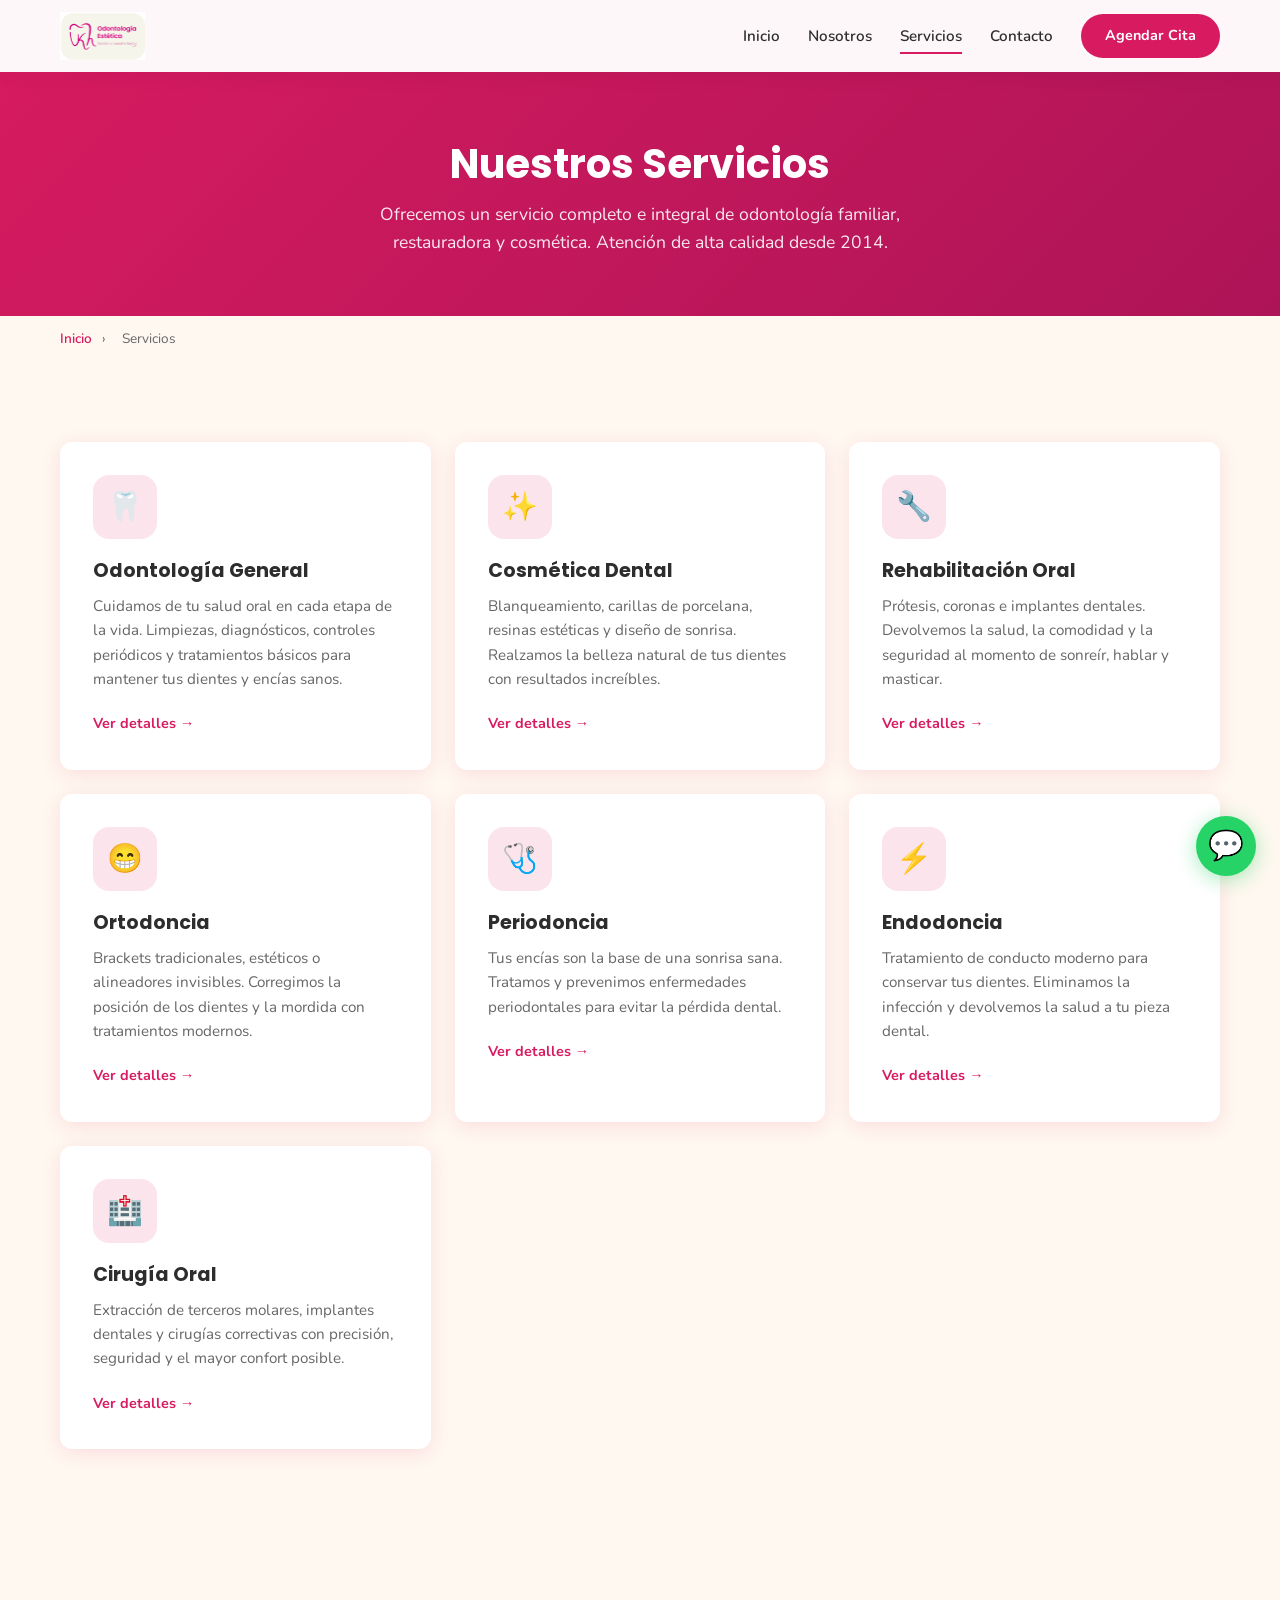
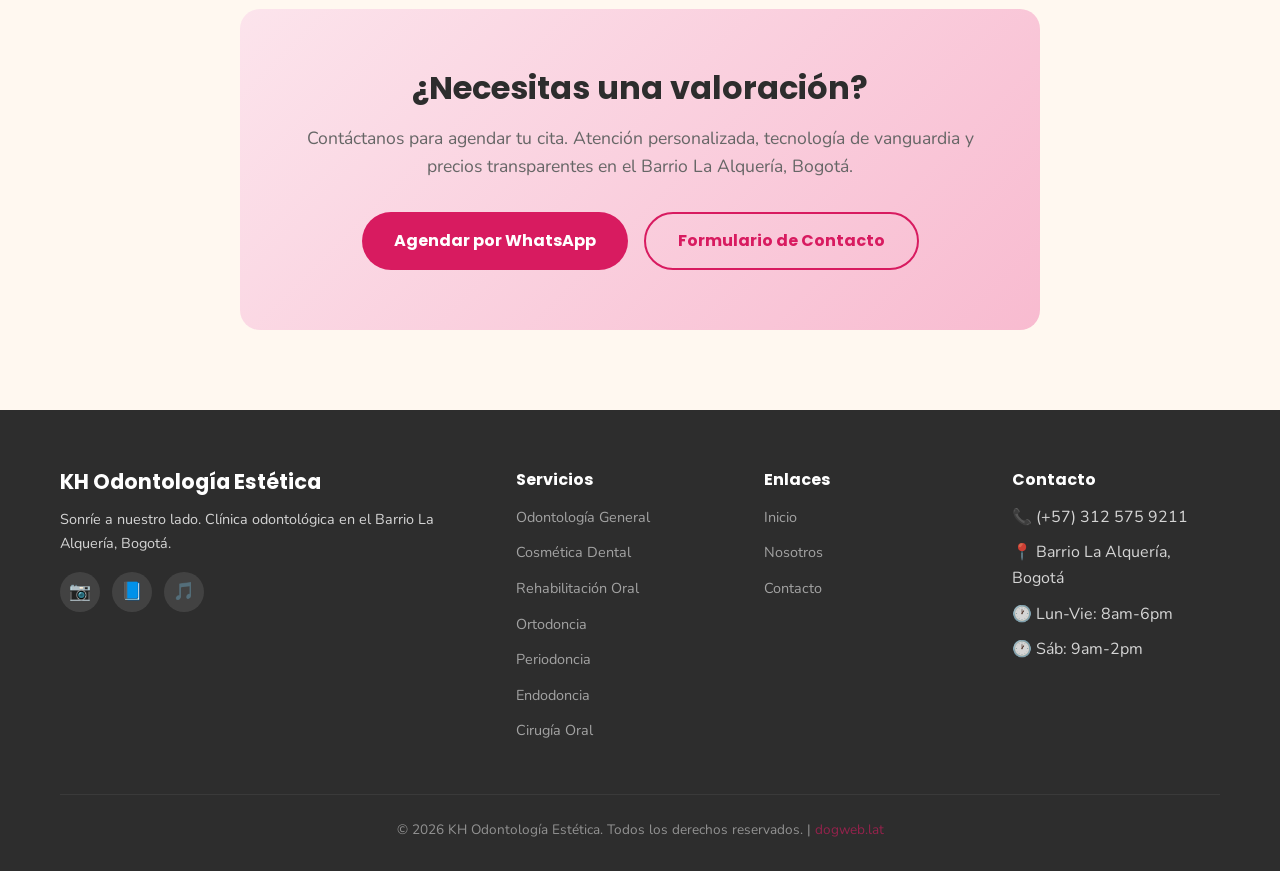
==== servicios/index.html @ a4833a88 "KH Odontología Estética - Complete sync from local working version (conflict markers fixed, full sit" ====
<!DOCTYPE html>
<html lang="es">
<head>
  <meta charset="UTF-8">
  <meta name="viewport" content="width=device-width, initial-scale=1.0">
  <title>Servicios | KH Odontología Estética - Odontólogo en Bogotá</title>
  <meta name="description" content="Todos los servicios de KH Odontología Estética en Barrio La Alquería, Bogotá. Odontología general, estética dental, ortodoncia, implantes, periodoncia, endodoncia y cirugía oral.">
  <meta name="robots" content="index, follow">
  <link rel="canonical" href="https://khodontologia.com/servicios/">

  <link rel="preconnect" href="https://fonts.googleapis.com">
  <link rel="preconnect" href="https://fonts.gstatic.com" crossorigin>
  <link href="https://fonts.googleapis.com/css2?family=Poppins:wght@400;600;700&family=Nunito:wght@400;600;700&display=swap" rel="stylesheet">
  <link rel="stylesheet" href="../styles/styles.css">
  <link rel="stylesheet" href="../chat/cristal.css">
</head>
<body>

  <!-- Navbar -->
  <nav class="navbar">
    <div class="container">
      <a href="../index.html" class="navbar-logo">
        <img src="../assets/logo/kh-logo-full.png" alt="KH Odontología Estética Logo">
      </a>
      <div class="navbar-menu">
        <a href="../index.html">Inicio</a>
        <a href="../nosotros.html">Nosotros</a>
        <a href="index.html" class="active">Servicios</a>
        <a href="../contacto.html">Contacto</a>
        <a href="#" class="navbar-cta" data-whatsapp data-message="Hola, escribo desde khodontologia.com, me gustaría cotizar un servicio.">Agendar Cita</a>
      </div>
      <button class="hamburger" aria-label="Menú">
        <span></span>
        <span></span>
        <span></span>
      </button>
    </div>
  </nav>

  <!-- Page Hero -->
  <section class="page-hero">
    <div class="container">
      <h1>Nuestros Servicios</h1>
      <p>Ofrecemos un servicio completo e integral de odontología familiar, restauradora y cosmética. Atención de alta calidad desde 2014.</p>
    </div>
  </section>

  <!-- Breadcrumb -->
  <div class="container">
    <div class="breadcrumb">
      <a href="../index.html">Inicio</a>
      <span>›</span>
      <span>Servicios</span>
    </div>
  </div>

  <!-- Services Detail -->
  <section class="section">
    <div class="container">
      <div class="services-grid">
        <a href="odontologia-general.html" class="service-card" style="text-decoration:none;">
          <div class="service-icon">🦷</div>
          <h3>Odontología General</h3>
          <p>Cuidamos de tu salud oral en cada etapa de la vida. Limpiezas, diagnósticos, controles periódicos y tratamientos básicos para mantener tus dientes y encías sanos.</p>
          <span class="link">Ver detalles →</span>
        </a>
        <a href="cosmetica-dental.html" class="service-card" style="text-decoration:none;">
          <div class="service-icon">✨</div>
          <h3>Cosmética Dental</h3>
          <p>Blanqueamiento, carillas de porcelana, resinas estéticas y diseño de sonrisa. Realzamos la belleza natural de tus dientes con resultados increíbles.</p>
          <span class="link">Ver detalles →</span>
        </a>
        <a href="rehabilitacion-oral.html" class="service-card" style="text-decoration:none;">
          <div class="service-icon">🔧</div>
          <h3>Rehabilitación Oral</h3>
          <p>Prótesis, coronas e implantes dentales. Devolvemos la salud, la comodidad y la seguridad al momento de sonreír, hablar y masticar.</p>
          <span class="link">Ver detalles →</span>
        </a>
        <a href="ortodoncia.html" class="service-card" style="text-decoration:none;">
          <div class="service-icon">😁</div>
          <h3>Ortodoncia</h3>
          <p>Brackets tradicionales, estéticos o alineadores invisibles. Corregimos la posición de los dientes y la mordida con tratamientos modernos.</p>
          <span class="link">Ver detalles →</span>
        </a>
        <a href="periodoncia.html" class="service-card" style="text-decoration:none;">
          <div class="service-icon">🩺</div>
          <h3>Periodoncia</h3>
          <p>Tus encías son la base de una sonrisa sana. Tratamos y prevenimos enfermedades periodontales para evitar la pérdida dental.</p>
          <span class="link">Ver detalles →</span>
        </a>
        <a href="endodoncia.html" class="service-card" style="text-decoration:none;">
          <div class="service-icon">⚡</div>
          <h3>Endodoncia</h3>
          <p>Tratamiento de conducto moderno para conservar tus dientes. Eliminamos la infección y devolvemos la salud a tu pieza dental.</p>
          <span class="link">Ver detalles →</span>
        </a>
        <a href="cirugia-oral.html" class="service-card" style="text-decoration:none;">
          <div class="service-icon">🏥</div>
          <h3>Cirugía Oral</h3>
          <p>Extracción de terceros molares, implantes dentales y cirugías correctivas con precisión, seguridad y el mayor confort posible.</p>
          <span class="link">Ver detalles →</span>
        </a>
      </div>
    </div>
  </section>

  <!-- CTA -->
  <section class="section cta-section">
    <div class="container">
      <div class="cta-box">
        <h2>¿Necesitas una valoración?</h2>
        <p>Contáctanos para agendar tu cita. Atención personalizada, tecnología de vanguardia y precios transparentes en el Barrio La Alquería, Bogotá.</p>
        <div class="btn-group">
          <a href="#" class="btn btn-primary" data-whatsapp data-message="Hola, escribo desde khodontologia.com, me gustaría cotizar una valoración dental.">Agendar por WhatsApp</a>
          <a href="../contacto.html" class="btn btn-outline">Formulario de Contacto</a>
        </div>
      </div>
    </div>
  </section>

  <!-- Footer -->
  <footer class="footer">
    <div class="container">
      <div class="footer-grid">
        <div class="footer-brand">
          <h3>KH Odontología Estética</h3>
          <p>Sonríe a nuestro lado. Clínica odontológica en el Barrio La Alquería, Bogotá.</p>
          <div class="footer-social">
            <a href="#" aria-label="Instagram">📷</a>
            <a href="#" aria-label="Facebook">📘</a>
            <a href="#" aria-label="TikTok">🎵</a>
          </div>
        </div>
        <div class="footer-col">
          <h4>Servicios</h4>
          <ul>
            <li><a href="odontologia-general.html">Odontología General</a></li>
            <li><a href="cosmetica-dental.html">Cosmética Dental</a></li>
            <li><a href="rehabilitacion-oral.html">Rehabilitación Oral</a></li>
            <li><a href="ortodoncia.html">Ortodoncia</a></li>
            <li><a href="periodoncia.html">Periodoncia</a></li>
            <li><a href="endodoncia.html">Endodoncia</a></li>
            <li><a href="cirugia-oral.html">Cirugía Oral</a></li>
          </ul>
        </div>
        <div class="footer-col">
          <h4>Enlaces</h4>
          <ul>
            <li><a href="../index.html">Inicio</a></li>
            <li><a href="../nosotros.html">Nosotros</a></li>
            <li><a href="../contacto.html">Contacto</a></li>
          </ul>
        </div>
        <div class="footer-col">
          <h4>Contacto</h4>
          <ul>
            <li>📞 (+57) 312 575 9211</li>
            <li>📍 Barrio La Alquería, Bogotá</li>
            <li>🕐 Lun-Vie: 8am-6pm</li>
            <li>🕐 Sáb: 9am-2pm</li>
          </ul>
        </div>
      </div>
      <div class="footer-bottom">
        <p>&copy; 2026 KH Odontología Estética. Todos los derechos reservados. | <a href="https://dogweb.lat" target="_blank" style="color:var(--primary);text-decoration:none;">dogweb.lat</a></p>
      </div>
    </div>
  </footer>

  <a href="#" class="whatsapp-float" data-whatsapp data-message="Hola, escribo desde khodontologia.com, me gustaría cotizar sus servicios." aria-label="WhatsApp">💬</a>

  <script src="../scripts/main.js"></script>
  <script src="../chat/cristal-loader.js"></script>
</body>
</html>
---- styles/styles.css ----
/* ============================================
   KH ODONTOLOGIA ESTETICA - Stylesheet
   Paleta: Fucsia #D81B60 | Rosa #E91E8C | Pastel #F8BBD0 | Crema #FFF8F0
   Tipografias: Poppins (titulos) + Nunito (cuerpo)
   ============================================ */

/* --- Reset & Base --- */
*, *::before, *::after { box-sizing: border-box; margin: 0; padding: 0; }

:root {
  --primary: #D81B60;
  --primary-dark: #AD1457;
  --secondary: #E91E8C;
  --pink-light: #F8BBD0;
  --pink-pale: #FCE4EC;
  --cream: #FFF8F0;
  --white: #FFFFFF;
  --dark: #2D2D2D;
  --gray: #666666;
  --gray-light: #F5F5F5;
  --shadow: 0 4px 20px rgba(216, 27, 96, 0.12);
  --shadow-lg: 0 8px 40px rgba(216, 27, 96, 0.18);
  --radius: 12px;
  --radius-lg: 20px;
  --transition: all 0.3s ease;
}

html { scroll-behavior: smooth; font-size: 16px; }

body {
  font-family: 'Nunito', sans-serif;
  color: var(--dark);
  background: var(--cream);
  line-height: 1.6;
  overflow-x: hidden;
}

h1, h2, h3, h4, h5, h6 {
  font-family: 'Poppins', sans-serif;
  font-weight: 700;
  line-height: 1.2;
  color: var(--dark);
}

a { text-decoration: none; color: inherit; transition: var(--transition); }
img { max-width: 100%; height: auto; display: block; }
ul { list-style: none; }

.container {
  width: 100%;
  max-width: 1200px;
  margin: 0 auto;
  padding: 0 20px;
}

/* --- Header / Navbar --- */
.navbar {
  position: fixed;
  top: 0;
  left: 0;
  right: 0;
  z-index: 1000;
  background: rgba(255, 255, 255, 0.97);
  backdrop-filter: blur(10px);
  box-shadow: 0 2px 20px rgba(0,0,0,0.06);
  padding: 0 20px;
  transition: var(--transition);
}

.navbar .container {
  display: flex;
  align-items: center;
  justify-content: space-between;
  height: 72px;
}

.navbar-logo {
  display: flex;
  align-items: center;
  gap: 10px;
}

.navbar-logo img {
  height: 48px;
  width: auto;
}

.navbar-logo span {
  font-family: 'Poppins', sans-serif;
  font-weight: 700;
  font-size: 1.1rem;
  color: var(--primary);
}

.navbar-menu {
  display: flex;
  align-items: center;
  gap: 28px;
}

.navbar-menu a {
  font-weight: 600;
  font-size: 0.95rem;
  color: var(--dark);
  position: relative;
  padding: 4px 0;
}

.navbar-menu a::after {
  content: '';
  position: absolute;
  bottom: -2px;
  left: 0;
  width: 0;
  height: 2px;
  background: var(--primary);
  transition: var(--transition);
}

.navbar-menu a:hover::after,
.navbar-menu a.active::after {
  width: 100%;
}

.navbar-menu a:hover {
  color: var(--primary);
}

.navbar-cta {
  background: var(--primary);
  color: var(--white) !important;
  padding: 10px 24px !important;
  border-radius: 50px;
  font-weight: 700 !important;
  font-size: 0.9rem !important;
}

.navbar-cta:hover {
  background: var(--primary-dark);
  transform: translateY(-2px);
  box-shadow: var(--shadow);
}

.navbar-cta::after { display: none !important; }

.hamburger {
  display: none;
  flex-direction: column;
  gap: 5px;
  cursor: pointer;
  padding: 8px;
  background: none;
  border: none;
}

.hamburger span {
  width: 26px;
  height: 3px;
  background: var(--dark);
  border-radius: 2px;
  transition: var(--transition);
}

/* --- Hero Section --- */
.hero {
  min-height: 100vh;
  display: flex;
  align-items: center;
  padding-top: 72px;
  background: linear-gradient(135deg, rgba(255,248,240,0.92) 0%, rgba(252,228,236,0.88) 50%, rgba(248,187,208,0.85) 100%), url('../assets/images/bg-dental.png') center/cover no-repeat;
  position: relative;
  overflow: hidden;
}

.hero::before {
  content: '';
  position: absolute;
  top: -50%;
  right: -20%;
  width: 600px;
  height: 600px;
  background: radial-gradient(circle, rgba(216,27,96,0.08) 0%, transparent 70%);
  border-radius: 50%;
}

.hero .container {
  display: grid;
  grid-template-columns: 1fr 1fr;
  gap: 60px;
  align-items: center;
}

.hero-content { z-index: 1; }

.hero-badge {
  display: inline-block;
  background: var(--pink-pale);
  color: var(--primary);
  padding: 8px 20px;
  border-radius: 50px;
  font-size: 0.85rem;
  font-weight: 700;
  margin-bottom: 20px;
  border: 1px solid var(--pink-light);
}

.hero h1 {
  font-size: 3rem;
  margin-bottom: 20px;
  color: var(--dark);
}

.hero h1 span {
  color: var(--primary);
  display: block;
}

.hero p {
  font-size: 1.15rem;
  color: var(--gray);
  margin-bottom: 32px;
  max-width: 500px;
}

.hero-buttons {
  display: flex;
  gap: 16px;
  flex-wrap: wrap;
}

.hero-image {
  position: relative;
  z-index: 1;
}

.hero-image img {
  width: 100%;
  border-radius: var(--radius-lg);
  box-shadow: var(--shadow-lg);
}

.hero-image .hero-shape {
  position: absolute;
  top: -20px;
  right: -20px;
  width: 120px;
  height: 120px;
  background: var(--pink-light);
  border-radius: 50%;
  z-index: -1;
  opacity: 0.5;
}

/* --- Buttons --- */
.btn {
  display: inline-flex;
  align-items: center;
  gap: 8px;
  padding: 14px 32px;
  border-radius: 50px;
  font-family: 'Poppins', sans-serif;
  font-weight: 700;
  font-size: 1rem;
  cursor: pointer;
  border: none;
  transition: var(--transition);
}

.btn-primary {
  background: var(--primary);
  color: var(--white);
}

.btn-primary:hover {
  background: var(--primary-dark);
  transform: translateY(-3px);
  box-shadow: var(--shadow-lg);
}

.btn-outline {
  background: transparent;
  color: var(--primary);
  border: 2px solid var(--primary);
}

.btn-outline:hover {
  background: var(--primary);
  color: var(--white);
  transform: translateY(-3px);
}

.btn-whatsapp {
  background: #25D366;
  color: var(--white);
}

.btn-whatsapp:hover {
  background: #1DA851;
  transform: translateY(-3px);
  box-shadow: 0 4px 20px rgba(37, 211, 102, 0.3);
}

/* --- Section Common --- */
.section {
  padding: 80px 0;
}

.section-header {
  text-align: center;
  margin-bottom: 60px;
}

.section-header .badge {
  display: inline-block;
  background: var(--pink-pale);
  color: var(--primary);
  padding: 6px 16px;
  border-radius: 50px;
  font-size: 0.8rem;
  font-weight: 700;
  margin-bottom: 12px;
}

.section-header h2 {
  font-size: 2.2rem;
  margin-bottom: 16px;
}

.section-header p {
  font-size: 1.1rem;
  color: var(--gray);
  max-width: 600px;
  margin: 0 auto;
}

/* --- Services Section --- */
#servicios {
  background-image: url('../assets/images/bg-pattern.png');
  background-size: 300px;
  background-repeat: repeat;
  background-position: center;
  position: relative;
}

#servicios::before {
  content: '';
  position: absolute;
  inset: 0;
  background: rgba(255,248,240,0.9);
}

#servicios .container {
  position: relative;
  z-index: 1;
}

/* --- Services Grid --- */
.services-grid {
  display: grid;
  grid-template-columns: repeat(auto-fit, minmax(280px, 1fr));
  gap: 24px;
}

.service-card {
  background: var(--white);
  border-radius: var(--radius);
  padding: 32px;
  box-shadow: var(--shadow);
  transition: var(--transition);
  border: 1px solid transparent;
  position: relative;
  overflow: hidden;
}

.service-card::before {
  content: '';
  position: absolute;
  top: 0;
  left: 0;
  right: 0;
  height: 4px;
  background: linear-gradient(90deg, var(--primary), var(--secondary));
  transform: scaleX(0);
  transition: var(--transition);
}

.service-card:hover {
  transform: translateY(-8px);
  box-shadow: var(--shadow-lg);
  border-color: var(--pink-light);
}

.service-card:hover::before {
  transform: scaleX(1);
}

.service-icon {
  width: 64px;
  height: 64px;
  background: var(--pink-pale);
  border-radius: 16px;
  display: flex;
  align-items: center;
  justify-content: center;
  font-size: 1.8rem;
  margin-bottom: 20px;
  color: var(--primary);
  transition: var(--transition);
}

.service-card:hover .service-icon {
  background: var(--primary);
  color: var(--white);
  transform: scale(1.1);
}

.service-card h3 {
  font-size: 1.2rem;
  margin-bottom: 12px;
}

.service-card p {
  font-size: 0.95rem;
  color: var(--gray);
  margin-bottom: 20px;
}

.service-card .link {
  color: var(--primary);
  font-weight: 700;
  font-size: 0.9rem;
  display: inline-flex;
  align-items: center;
  gap: 6px;
}

.service-card .link:hover {
  gap: 10px;
}

/* --- Why Us Section --- */
.why-us {
  background: var(--white);
}

.why-us-grid {
  display: grid;
  grid-template-columns: repeat(auto-fit, minmax(250px, 1fr));
  gap: 32px;
}

.why-item {
  text-align: center;
  padding: 24px;
}

.why-item .icon {
  width: 72px;
  height: 72px;
  background: linear-gradient(135deg, var(--primary), var(--secondary));
  border-radius: 50%;
  display: flex;
  align-items: center;
  justify-content: center;
  margin: 0 auto 20px;
  font-size: 1.6rem;
  color: var(--white);
}

.why-item h3 {
  font-size: 1.05rem;
  margin-bottom: 10px;
}

.why-item p {
  font-size: 0.9rem;
  color: var(--gray);
}

/* --- About Preview --- */
.about-preview .container {
  display: grid;
  grid-template-columns: 1fr 1fr;
  gap: 60px;
  align-items: center;
}

.about-preview img {
  border-radius: var(--radius-lg);
  box-shadow: var(--shadow);
}

.about-preview h2 {
  font-size: 2rem;
  margin-bottom: 20px;
}

.about-preview p {
  color: var(--gray);
  margin-bottom: 16px;
  font-size: 1.05rem;
}

/* --- Testimonials --- */
.testimonials {
  background: linear-gradient(135deg, var(--primary) 0%, var(--primary-dark) 100%);
  color: var(--white);
}

.testimonials .section-header h2 { color: var(--white); }
.testimonials .section-header p { color: rgba(255,255,255,0.8); }
.testimonials .section-header .badge { background: rgba(255,255,255,0.2); color: var(--white); }

.testimonials-grid {
  display: grid;
  grid-template-columns: repeat(auto-fit, minmax(300px, 1fr));
  gap: 24px;
}

.testimonial-card {
  background: rgba(255,255,255,0.1);
  backdrop-filter: blur(10px);
  border-radius: var(--radius);
  padding: 32px;
  border: 1px solid rgba(255,255,255,0.15);
}

.testimonial-card .stars {
  color: #FFD700;
  font-size: 1.1rem;
  margin-bottom: 16px;
}

.testimonial-card p {
  font-size: 1rem;
  line-height: 1.7;
  margin-bottom: 20px;
  font-style: italic;
  opacity: 0.95;
}

.testimonial-card .author {
  font-weight: 700;
  font-size: 0.95rem;
}

/* --- CTA Section --- */
.cta-section {
  background: var(--cream);
  text-align: center;
}

.cta-box {
  background: linear-gradient(135deg, var(--pink-pale) 0%, var(--pink-light) 100%);
  border-radius: var(--radius-lg);
  padding: 60px 40px;
  max-width: 800px;
  margin: 0 auto;
}

.cta-box h2 {
  font-size: 2rem;
  margin-bottom: 16px;
}

.cta-box p {
  color: var(--gray);
  margin-bottom: 32px;
  font-size: 1.1rem;
}

.cta-box .btn-group {
  display: flex;
  gap: 16px;
  justify-content: center;
  flex-wrap: wrap;
}

/* --- Footer --- */
.footer {
  background: var(--dark);
  color: rgba(255,255,255,0.8);
  padding: 60px 0 30px;
}

.footer-grid {
  display: grid;
  grid-template-columns: 2fr 1fr 1fr 1fr;
  gap: 40px;
  margin-bottom: 40px;
}

.footer-brand h3 {
  color: var(--white);
  font-size: 1.3rem;
  margin-bottom: 12px;
}

.footer-brand p {
  font-size: 0.9rem;
  line-height: 1.7;
  margin-bottom: 16px;
}

.footer-social {
  display: flex;
  gap: 12px;
}

.footer-social a {
  width: 40px;
  height: 40px;
  background: rgba(255,255,255,0.1);
  border-radius: 50%;
  display: flex;
  align-items: center;
  justify-content: center;
  color: var(--white);
  font-size: 1.1rem;
  transition: var(--transition);
}

.footer-social a:hover {
  background: var(--primary);
  transform: translateY(-3px);
}

.footer-col h4 {
  color: var(--white);
  font-size: 1rem;
  margin-bottom: 16px;
}

.footer-col ul li {
  margin-bottom: 10px;
}

.footer-col ul li a {
  font-size: 0.9rem;
  opacity: 0.7;
  transition: var(--transition);
}

.footer-col ul li a:hover {
  opacity: 1;
  color: var(--primary);
  padding-left: 4px;
}

.footer-bottom {
  border-top: 1px solid rgba(255,255,255,0.1);
  padding-top: 24px;
  text-align: center;
  font-size: 0.85rem;
  opacity: 0.6;
}

/* --- WhatsApp Float --- */
.whatsapp-float {
  position: fixed;
  bottom: 24px;
  right: 24px;
  z-index: 999;
  width: 60px;
  height: 60px;
  background: #25D366;
  border-radius: 50%;
  display: flex;
  align-items: center;
  justify-content: center;
  color: var(--white);
  font-size: 1.8rem;
  box-shadow: 0 4px 20px rgba(37, 211, 102, 0.4);
  transition: var(--transition);
  animation: pulse-whatsapp 2s infinite;
}

.whatsapp-float:hover {
  transform: scale(1.1);
  box-shadow: 0 6px 30px rgba(37, 211, 102, 0.5);
}

@keyframes pulse-whatsapp {
  0%, 100% { box-shadow: 0 4px 20px rgba(37, 211, 102, 0.4); }
  50% { box-shadow: 0 4px 30px rgba(37, 211, 102, 0.6); }
}

/* --- Page Hero (internal pages) --- */
.page-hero {
  background: linear-gradient(135deg, var(--primary) 0%, var(--primary-dark) 100%);
  color: var(--white);
  padding: 140px 0 60px;
  text-align: center;
}

.page-hero h1 {
  color: var(--white);
  font-size: 2.5rem;
  margin-bottom: 12px;
}

.page-hero p {
  font-size: 1.1rem;
  opacity: 0.9;
  max-width: 600px;
  margin: 0 auto;
}

/* --- Breadcrumb --- */
.breadcrumb {
  padding: 12px 0;
  font-size: 0.85rem;
}

.breadcrumb a {
  color: var(--primary);
  font-weight: 600;
}

.breadcrumb span {
  color: var(--gray);
  margin: 0 6px;
}

/* --- Service Detail --- */
.service-detail {
  padding: 80px 0;
}

.service-detail .container {
  display: grid;
  grid-template-columns: 2fr 1fr;
  gap: 60px;
}

.service-detail h2 {
  font-size: 1.8rem;
  margin-bottom: 20px;
  color: var(--primary);
}

.service-detail p {
  color: var(--gray);
  margin-bottom: 16px;
  font-size: 1.05rem;
  line-height: 1.8;
}

.service-detail ul {
  margin-bottom: 24px;
}

.service-detail ul li {
  padding: 8px 0;
  padding-left: 24px;
  position: relative;
  color: var(--gray);
}

.service-detail ul li::before {
  content: '';
  position: absolute;
  left: 0;
  top: 14px;
  width: 8px;
  height: 8px;
  background: var(--primary);
  border-radius: 50%;
}

.service-sidebar {
  background: var(--white);
  border-radius: var(--radius);
  padding: 32px;
  box-shadow: var(--shadow);
  position: sticky;
  top: 90px;
  height: fit-content;
}

.service-sidebar h3 {
  font-size: 1.1rem;
  margin-bottom: 16px;
  color: var(--primary);
}

.service-sidebar ul li {
  padding: 10px 0;
  border-bottom: 1px solid var(--gray-light);
  font-size: 0.95rem;
}

.service-sidebar ul li:last-child {
  border-bottom: none;
}

.service-sidebar ul li a {
  display: flex;
  align-items: center;
  gap: 8px;
}

.service-sidebar ul li a:hover {
  color: var(--primary);
  padding-left: 4px;
}

.service-sidebar ul li a.active {
  color: var(--primary);
  font-weight: 700;
}

/* --- Contact Section --- */
.contact-grid {
  display: grid;
  grid-template-columns: 1fr 1fr;
  gap: 60px;
}

.contact-form {
  background: var(--white);
  border-radius: var(--radius);
  padding: 40px;
  box-shadow: var(--shadow);
}

.contact-form h3 {
  font-size: 1.4rem;
  margin-bottom: 24px;
  color: var(--primary);
}

.form-group {
  margin-bottom: 20px;
}

.form-group label {
  display: block;
  font-weight: 700;
  font-size: 0.9rem;
  margin-bottom: 6px;
  color: var(--dark);
}

.form-group input,
.form-group textarea,
.form-group select {
  width: 100%;
  padding: 12px 16px;
  border: 2px solid var(--gray-light);
  border-radius: var(--radius);
  font-family: 'Nunito', sans-serif;
  font-size: 1rem;
  transition: var(--transition);
  background: var(--cream);
}

.form-group input:focus,
.form-group textarea:focus,
.form-group select:focus {
  outline: none;
  border-color: var(--primary);
  background: var(--white);
  box-shadow: 0 0 0 3px rgba(216, 27, 96, 0.1);
}

.form-group textarea {
  resize: vertical;
  min-height: 120px;
}

.contact-info {
  display: flex;
  flex-direction: column;
  gap: 24px;
}

.contact-card {
  background: var(--white);
  border-radius: var(--radius);
  padding: 24px;
  box-shadow: var(--shadow);
  display: flex;
  align-items: flex-start;
  gap: 16px;
}

.contact-card .icon {
  width: 48px;
  height: 48px;
  background: var(--pink-pale);
  border-radius: 12px;
  display: flex;
  align-items: center;
  justify-content: center;
  font-size: 1.2rem;
  color: var(--primary);
  flex-shrink: 0;
}

.contact-card h4 {
  font-size: 0.95rem;
  margin-bottom: 4px;
}

.contact-card p {
  font-size: 0.9rem;
  color: var(--gray);
}

.contact-card a {
  color: var(--primary);
  font-weight: 700;
}

.contact-map {
  border-radius: var(--radius);
  overflow: hidden;
  box-shadow: var(--shadow);
  height: 300px;
}

.contact-map iframe {
  width: 100%;
  height: 100%;
  border: none;
}

/* --- Team Grid --- */
.team-grid {
  display: grid;
  grid-template-columns: repeat(auto-fit, minmax(220px, 1fr));
  gap: 32px;
}

.team-card {
  background: var(--white);
  border-radius: var(--radius);
  overflow: hidden;
  box-shadow: var(--shadow);
  text-align: center;
  transition: var(--transition);
}

.team-card:hover {
  transform: translateY(-8px);
  box-shadow: var(--shadow-lg);
}

.team-card .photo {
  width: 100%;
  height: 280px;
  background: var(--pink-pale);
  display: flex;
  align-items: center;
  justify-content: center;
  font-size: 3rem;
  color: var(--primary);
  overflow: hidden;
}

.team-card .photo img {
  width: 100%;
  height: 100%;
  object-fit: cover;
}

.team-card .info {
  padding: 20px;
}

.team-card .info h3 {
  font-size: 1.05rem;
  margin-bottom: 4px;
}

.team-card .info .specialty {
  color: var(--primary);
  font-weight: 700;
  font-size: 0.85rem;
  margin-bottom: 8px;
}

.team-card .info p {
  font-size: 0.85rem;
  color: var(--gray);
}

/* --- Responsive --- */
@media (max-width: 992px) {
  .hero .container { grid-template-columns: 1fr; text-align: center; }
  .hero p { margin: 0 auto 32px; }
  .hero-buttons { justify-content: center; }
  .hero-image { display: none; }
  .about-preview .container { grid-template-columns: 1fr; }
  .service-detail .container { grid-template-columns: 1fr; }
  .service-sidebar { position: static; }
  .contact-grid { grid-template-columns: 1fr; }
  .footer-grid { grid-template-columns: 1fr 1fr; }
}

@media (max-width: 768px) {
  .navbar-menu {
    position: fixed;
    top: 72px;
    left: 0;
    right: 0;
    background: var(--white);
    flex-direction: column;
    padding: 20px;
    gap: 16px;
    box-shadow: var(--shadow);
    transform: translateY(-120%);
    transition: var(--transition);
  }

  .navbar-menu.active {
    transform: translateY(0);
  }

  .hamburger { display: flex; }

  .hero h1 { font-size: 2rem; }
  .section-header h2 { font-size: 1.7rem; }
  .services-grid { grid-template-columns: 1fr; }
  .why-us-grid { grid-template-columns: 1fr 1fr; }
  .testimonials-grid { grid-template-columns: 1fr; }
  .team-grid { grid-template-columns: 1fr 1fr; }
  .footer-grid { grid-template-columns: 1fr; }
  .cta-box { padding: 40px 24px; }
}

@media (max-width: 480px) {
  .hero h1 { font-size: 1.7rem; }
  .hero-buttons { flex-direction: column; align-items: center; }
  .btn { width: 100%; justify-content: center; }
  .why-us-grid { grid-template-columns: 1fr; }
  .team-grid { grid-template-columns: 1fr; }
}
---- chat/cristal.css ----
/* Cristal — estilos del asistente flotante (KH Odontología) */
#cristal-mount { position: fixed; z-index: 60; }

/* Launcher abajo-izquierda */
.cr-launcher {
  position: fixed;
  bottom: 24px;
  left: 24px;
  width: 60px;
  height: 60px;
  border-radius: 50%;
  background: linear-gradient(135deg, #E91E8C, #D81B60);
  display: grid;
  place-items: center;
  cursor: pointer;
  box-shadow: 0 8px 30px rgba(216, 27, 96, 0.35);
  transition: transform 0.2s ease;
}
.cr-launcher:hover { transform: scale(1.06); }
.cr-launcher.hidden { display: none; }
.cr-launcher.pulse { animation: crPulse 1.6s ease-out 2; }
@keyframes crPulse {
  0% { box-shadow: 0 0 0 0 rgba(216,27,96,0.5); }
  100% { box-shadow: 0 0 0 18px rgba(216,27,96,0); }
}
.cr-avatar {
  width: 30px; height: 30px; border-radius: 50%;
  background: #fff; color: #D81B60; font-weight: 800; font-size: 15px;
  display: grid; place-items: center;
}
.cr-avatar.sm { width: 34px; height: 34px; font-size: 16px; }
.cr-launcher-dot {
  position: absolute; top: 6px; right: 6px;
  width: 12px; height: 12px; border-radius: 50%;
  background: #f43f5e; border: 2px solid #fff;
}

/* Panel */
.cr-panel {
  position: fixed;
  bottom: 24px;
  left: 24px;
  width: 360px;
  max-width: calc(100vw - 32px);
  height: 540px;
  max-height: calc(100vh - 48px);
  background: #2D2D2D;
  border: 1px solid #444;
  border-radius: 18px;
  display: none;
  flex-direction: column;
  overflow: hidden;
  box-shadow: 0 20px 60px rgba(0,0,0,0.5);
  font-family: 'Nunito', 'Inter', system-ui, -apple-system, sans-serif;
  color: #e2e8f0;
}
.cr-panel.open { display: flex; }

.cr-header {
  display: flex; align-items: center; justify-content: space-between;
  padding: 12px 14px;
  background: linear-gradient(135deg, #AD1457, #D81B60);
  border-bottom: 1px solid #444;
}
.cr-header-info { display: flex; align-items: center; gap: 10px; }
.cr-name { font-weight: 700; font-size: 14px; color: #fff; }
.cr-role { font-size: 11px; color: #F8BBD0; opacity: 0.9; }
.cr-close {
  background: transparent; border: none; color: #fff; font-size: 22px;
  line-height: 1; cursor: pointer; opacity: 0.8;
}
.cr-close:hover { opacity: 1; }

.cr-log {
  flex: 1; overflow-y: auto; padding: 14px;
  display: flex; flex-direction: column; gap: 10px;
  background: #2D2D2D;
}
.cr-msg { display: flex; }
.cr-bot { justify-content: flex-start; }
.cr-user { justify-content: flex-end; }
.cr-bubble {
  max-width: 85%; padding: 9px 12px; border-radius: 14px;
  font-size: 13.5px; line-height: 1.5;
}
.cr-bot .cr-bubble {
  background: #3D3D3D; border: 1px solid #555; color: #e2e8f0;
  border-bottom-left-radius: 4px;
}
.cr-user .cr-bubble {
  background: #D81B60; color: #fff; border-bottom-right-radius: 4px;
}
.cr-bubble strong { color: #F8BBD0; }
.cr-bot .cr-bubble strong { color: #F8BBD0; }

.cr-typing { display: flex; gap: 4px; padding: 12px 14px; background: #3D3D3D; border-radius: 14px; border-bottom-left-radius: 4px; }
.cr-typing span {
  width: 7px; height: 7px; border-radius: 50%; background: #F8BBD0;
  animation: crBlink 1.2s infinite ease-in-out;
}
.cr-typing span:nth-child(2) { animation-delay: 0.2s; }
.cr-typing span:nth-child(3) { animation-delay: 0.4s; }
@keyframes crBlink { 0%,80%,100% { opacity: 0.3; } 40% { opacity: 1; } }

.cr-quick {
  display: flex; flex-wrap: wrap; gap: 6px; padding: 8px 12px;
  border-top: 1px solid #444; background: #2D2D2D;
}
.cr-quick button {
  background: #3D3D3D; border: 1px solid #D81B60; color: #F8BBD0;
  font-size: 12px; padding: 6px 10px; border-radius: 20px; cursor: pointer;
  transition: all 0.15s ease;
}
.cr-quick button:hover { background: #D81B60; color: #fff; border-color: #D81B60; }

.cr-inputbar {
  display: flex; gap: 6px; padding: 8px 10px; border-top: 1px solid #444; background: #2D2D2D;
}
.cr-text {
  flex: 1; background: #3D3D3D; border: 1px solid #555; color: #e2e8f0;
  border-radius: 10px; padding: 9px 11px; font-size: 13px; outline: none;
}
.cr-text:focus { border-color: #D81B60; }
.cr-sendbtn {
  background: #D81B60; border: none; color: #fff; width: 40px; border-radius: 10px;
  cursor: pointer; font-size: 14px;
}
.cr-sendbtn:hover { background: #E91E8C; }

.cr-foot {
  padding: 6px 12px 10px; font-size: 10.5px; text-align: center; background: #2D2D2D;
}
.cr-foot a { color: #888; text-decoration: none; }
.cr-foot a:hover { color: #F8BBD0; text-decoration: underline; }

.cr-form { display: flex; flex-direction: column; gap: 8px; padding: 10px 0; }
.cr-input {
  background: #3D3D3D; border: 1px solid #555; color: #e2e8f0;
  border-radius: 10px; padding: 9px 11px; font-size: 13px; outline: none; width: 100%;
}
.cr-input:focus { border-color: #D81B60; }
.cr-send {
  background: #D81B60; color: #fff; border: none; border-radius: 10px;
  padding: 10px; font-size: 13px; font-weight: 600; cursor: pointer;
}
.cr-send:hover { background: #E91E8C; }
.cr-legal {
  font-size: 10.5px; color: #888; text-align: center; text-decoration: none;
}
.cr-legal:hover { color: #F8BBD0; text-decoration: underline; }

@media (max-width: 480px) {
  .cr-launcher { bottom: 16px; left: 16px; width: 54px; height: 54px; }
  .cr-panel { bottom: 16px; left: 16px; right: 16px; width: auto; height: 70vh; }
}
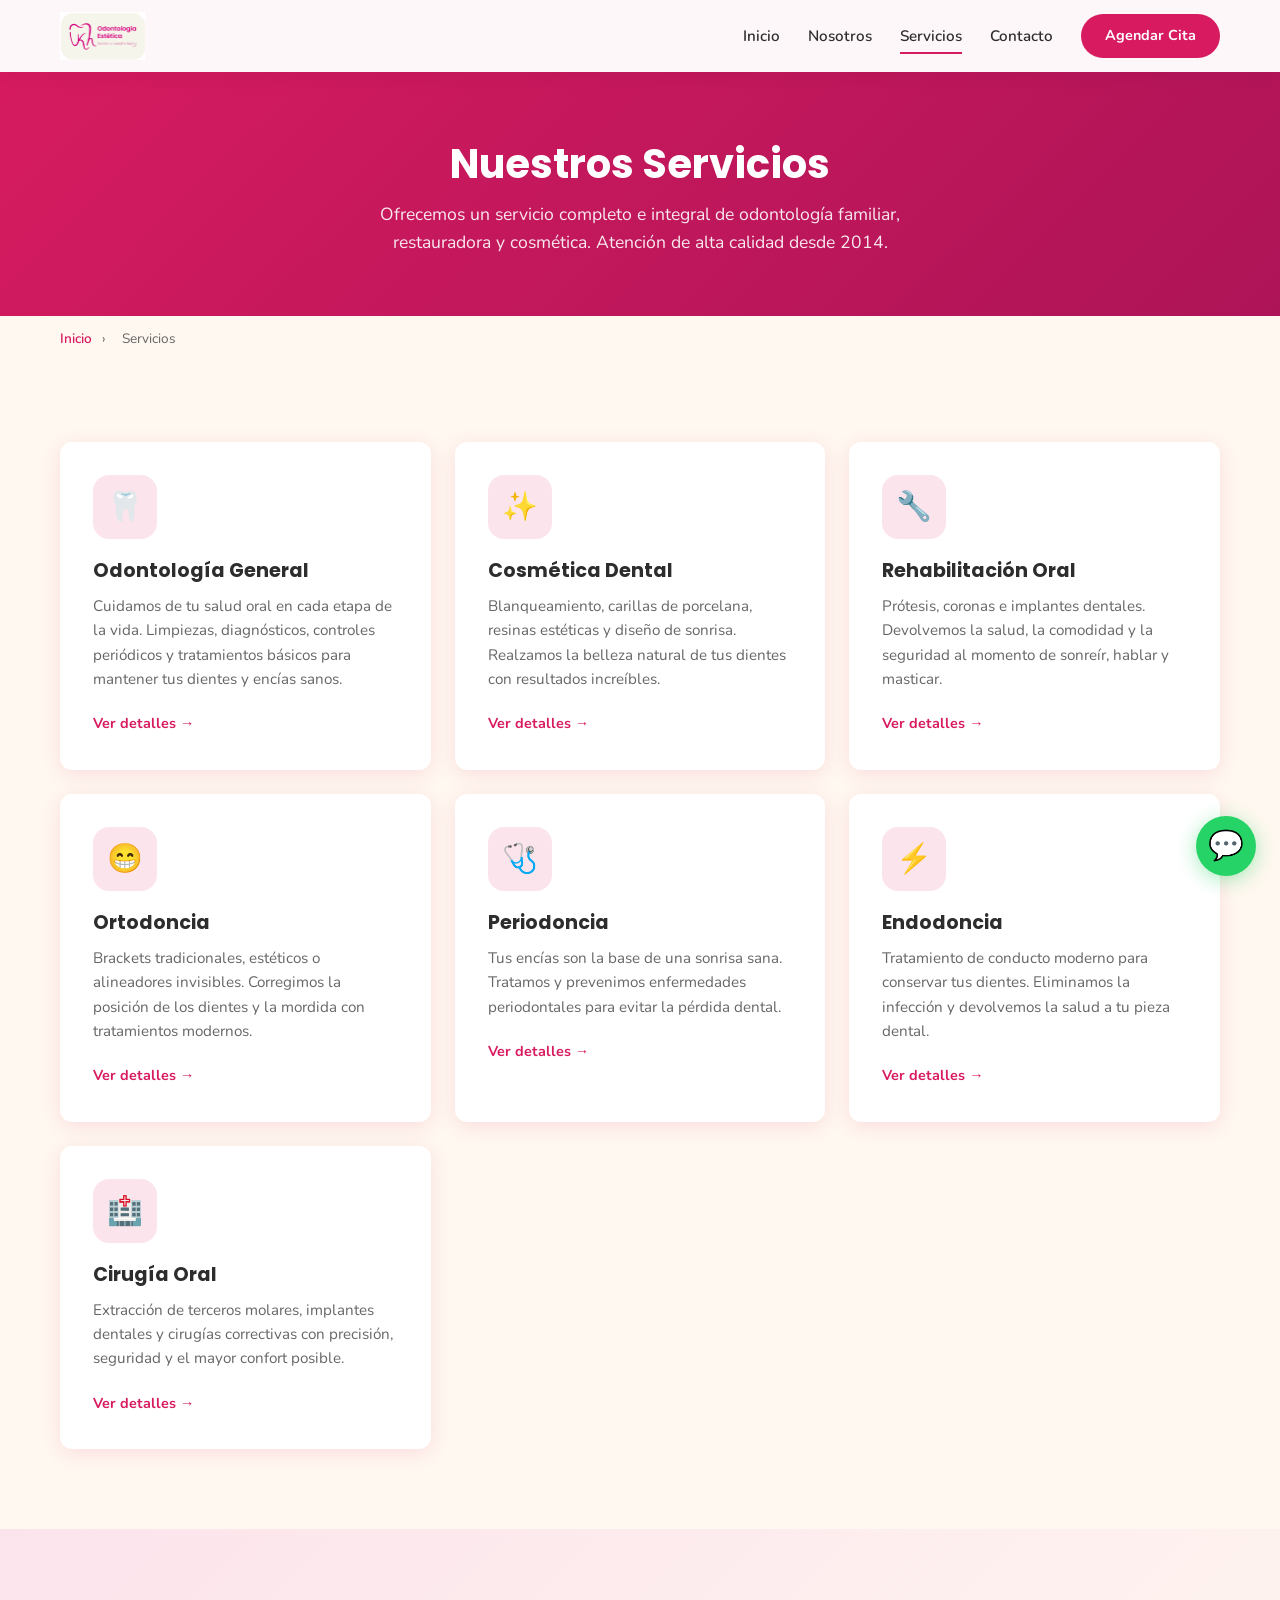
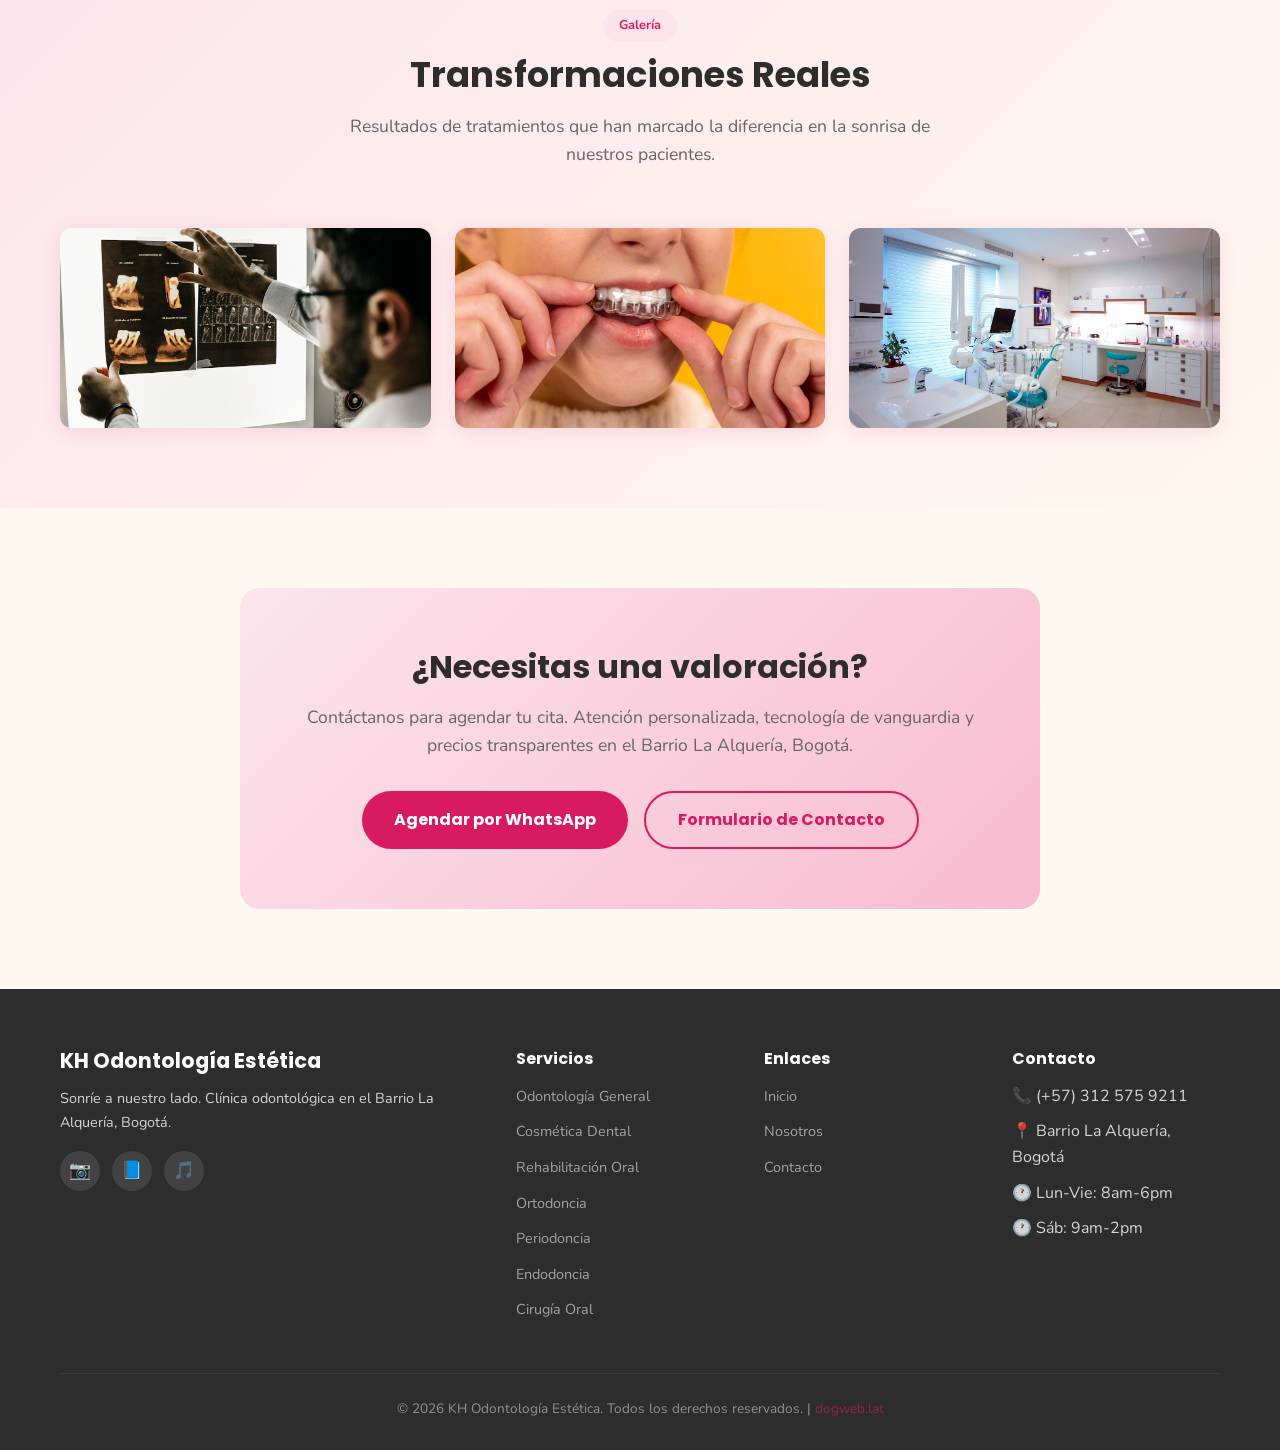
==== commit 7911455a: "Add missing images: service photos for all 7 servicio pages, gallery with smile-result/dental-office" ====
--- a/servicios/index.html
+++ b/servicios/index.html
@@ -104,6 +104,28 @@
     </div>
   </section>
 
+  <!-- Gallery Preview -->
+  <section class="section" style="background:linear-gradient(135deg, var(--pink-pale) 0%, var(--cream) 100%);">
+    <div class="container">
+      <div class="section-header">
+        <span class="badge">Galería</span>
+        <h2>Transformaciones Reales</h2>
+        <p>Resultados de tratamientos que han marcado la diferencia en la sonrisa de nuestros pacientes.</p>
+      </div>
+      <div class="gallery-grid">
+        <div class="gallery-item">
+          <img src="../assets/images/smile-result.jpg" alt="Resultado de sonrisa perfecta - KH Odontología Estética">
+        </div>
+        <div class="gallery-item">
+          <img src="../assets/images/dental-office.jpg" alt="Consultorio dental moderno - KH Odontología Estética">
+        </div>
+        <div class="gallery-item">
+          <img src="../assets/images/hero-dental.jpg" alt="Equipo dental de alta tecnología - KH Odontología Estética">
+        </div>
+      </div>
+    </div>
+  </section>
+
   <!-- CTA -->
   <section class="section cta-section">
     <div class="container">
--- a/styles/styles.css
+++ b/styles/styles.css
@@ -1,4 +1,4 @@
-/* ============================================
+﻿/* ============================================
    KH ODONTOLOGIA ESTETICA - Stylesheet
    Paleta: Fucsia #D81B60 | Rosa #E91E8C | Pastel #F8BBD0 | Crema #FFF8F0
    Tipografias: Poppins (titulos) + Nunito (cuerpo)
@@ -733,6 +733,16 @@
   gap: 60px;
 }
 
+.service-img {
+  width: 100%;
+  max-width: 100%;
+  height: auto;
+  border-radius: var(--radius);
+  margin: 24px 0;
+  box-shadow: var(--shadow);
+  object-fit: cover;
+}
+
 .service-detail h2 {
   font-size: 1.8rem;
   margin-bottom: 20px;
@@ -748,6 +758,38 @@
 
 .service-detail ul {
   margin-bottom: 24px;
+}
+
+/* --- Gallery Images --- */
+.gallery-grid {
+  display: grid;
+  grid-template-columns: repeat(auto-fit, minmax(240px, 1fr));
+  gap: 24px;
+}
+
+.gallery-item {
+  border-radius: var(--radius);
+  overflow: hidden;
+  box-shadow: var(--shadow);
+  transition: var(--transition);
+  position: relative;
+  height: 200px;
+}
+
+.gallery-item:hover {
+  transform: scale(1.03);
+  box-shadow: var(--shadow-lg);
+}
+
+.gallery-item img {
+  width: 100%;
+  height: 100%;
+  object-fit: cover;
+  transition: var(--transition);
+}
+
+.gallery-item:hover img {
+  transform: scale(1.05);
 }
 
 .service-detail ul li {
@@ -991,7 +1033,7 @@
   .hero .container { grid-template-columns: 1fr; text-align: center; }
   .hero p { margin: 0 auto 32px; }
   .hero-buttons { justify-content: center; }
-  .hero-image { display: none; }
+  .hero-image { display: block; margin: 32px auto; }
   .about-preview .container { grid-template-columns: 1fr; }
   .service-detail .container { grid-template-columns: 1fr; }
   .service-sidebar { position: static; }
@@ -1037,3 +1079,4 @@
   .why-us-grid { grid-template-columns: 1fr; }
   .team-grid { grid-template-columns: 1fr; }
 }
+
